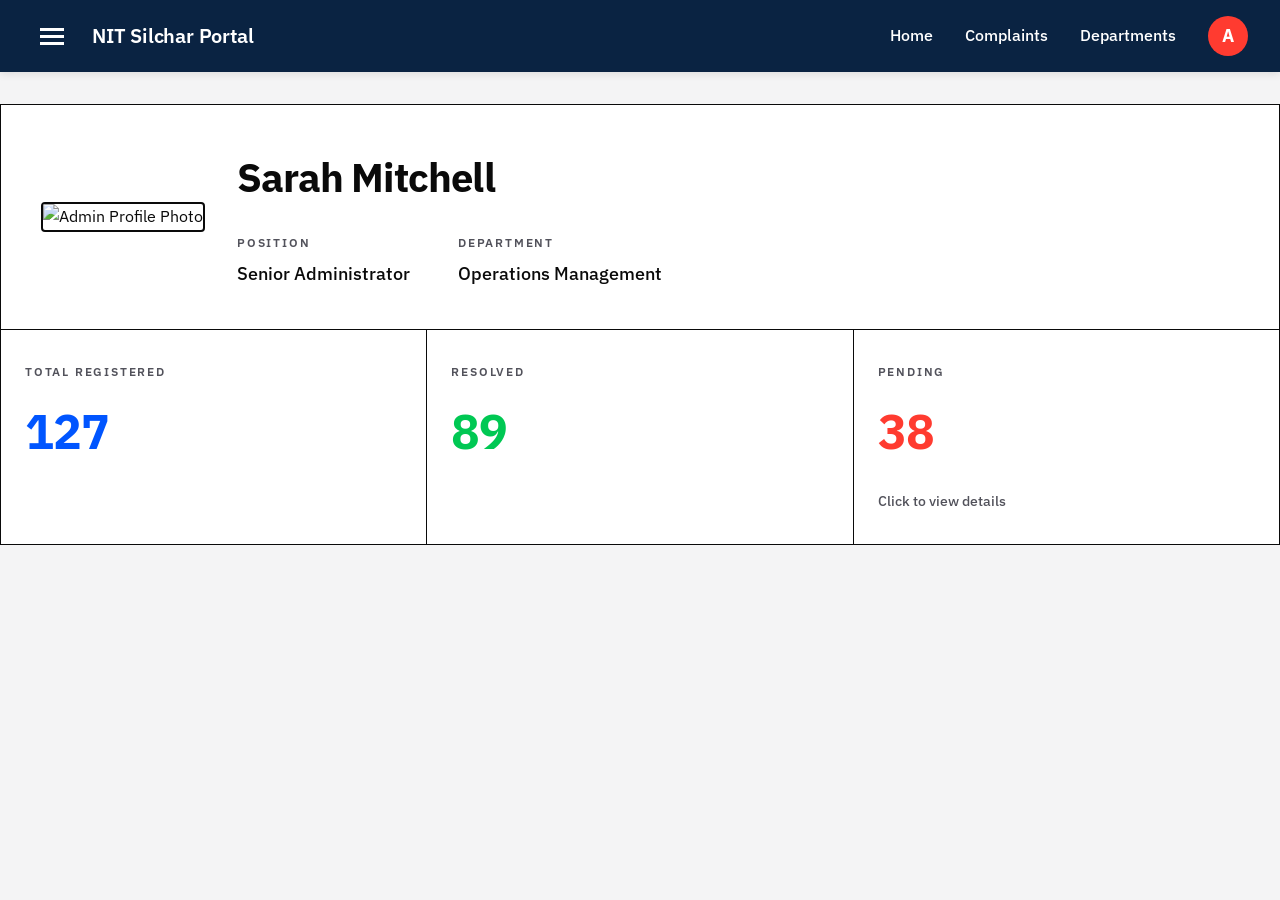
==== admin-profile.html @ 970e7ca7 "Added Admin profile" ====
<!DOCTYPE html>
<html lang="en">
<head>
    <meta charset="UTF-8">
    <meta name="viewport" content="width=device-width, initial-scale=1.0">
    <title>Admin Profile - Dashboard</title>
    <link rel="stylesheet" href="admin-profile.css">
    <link rel="preconnect" href="https://fonts.googleapis.com">
    <link rel="preconnect" href="https://fonts.gstatic.com" crossorigin>
    <link href="https://fonts.googleapis.com/css2?family=IBM+Plex+Sans:wght@400;500;600;700&display=swap" rel="stylesheet">
</head>
<body>
     <!-- Navigation Bar -->
    <nav class="navbar" data-testid="main-navbar">
        <div class="navbar-left">
            <button class="menu-btn" id="menuBtn" data-testid="menu-button">
                <span></span>
                <span></span>
                <span></span>
            </button>
            <span class="brand-name">NIT Silchar Portal</span>
        </div>
        <div class="navbar-right">
            <a href="#home" class="nav-link" data-testid="nav-link-home">Home</a>
            <a href="#complaints" class="nav-link" data-testid="nav-link-complaints">Complaints</a>
            <a href="#departments" class="nav-link" data-testid="nav-link-departments">Departments</a>
            <div class="profile-icon" data-testid="profile-icon">A</div>
        </div>
    </nav>

    <div class="container">
        <!-- Admin Profile Header -->
        <div class="profile-header" data-testid="admin-profile-header">
            <div class="profile-photo-wrapper">
                <img src="https://static.prod-images.emergentagent.com/jobs/e2874536-17aa-4694-b6e6-c1efb293b9f0/images/3e86e7a343521dcf43e9eabeddf7f4254c6e55e6e11c6562c841e5cb97a7a965.png" alt="Admin Profile Photo" class="profile-photo">
            </div>
            <div class="profile-info">
                <h1 class="admin-name">Sarah Mitchell</h1>
                <div class="admin-details">
                    <div class="detail-item">
                        <span class="detail-label">POSITION</span>
                        <span class="detail-value">Senior Administrator</span>
                    </div>
                    <div class="detail-item">
                        <span class="detail-label">DEPARTMENT</span>
                        <span class="detail-value">Operations Management</span>
                    </div>
                </div>
            </div>
        </div>

        <!-- Metrics Grid -->
        <div class="metrics-grid">
            <!-- Total Registered Card -->
            <div class="metric-card" data-testid="metric-card-registered">
                <span class="metric-label">TOTAL REGISTERED</span>
                <span class="metric-value" style="color: #0055FF;">127</span>
            </div>

            <!-- Resolved Card -->
            <div class="metric-card" data-testid="metric-card-resolved">
                <span class="metric-label">RESOLVED</span>
                <span class="metric-value" style="color: #00C853;">89</span>
            </div>

            <!-- Pending Card (Interactive) -->
            <div class="metric-card metric-card-interactive" id="pendingCard" data-testid="metric-card-pending">
                <span class="metric-label">PENDING</span>
                <span class="metric-value" style="color: #FF3B30;">38</span>
                <span class="click-hint">Click to view details</span>
            </div>
        </div>

        <!-- Pending Complaints Table (Hidden by default) -->
        <div class="table-wrapper hidden" id="tableWrapper" data-testid="pending-complaints-table">
            <div class="table-header">
                <h2>Pending Complaints</h2>
                <button class="close-btn" id="closeBtn">✕</button>
            </div>
            <table class="complaints-table">
                <thead>
                    <tr>
                        <th>Problem Description</th>
                        <th>Registered Date</th>
                        <th>Assigned To</th>
                        <th>Completion Status</th>
                    </tr>
                </thead>
                <tbody>
                    <tr class="complaint-row" data-testid="complaint-row">
                        <td>Network connectivity issues in Building A</td>
                        <td>2026-04-10</td>
                        <td>John Davis</td>
                        <td><span class="status-badge status-inprogress">In Progress</span></td>
                    </tr>
                    <tr class="complaint-row" data-testid="complaint-row">
                        <td>HVAC system malfunction - 3rd floor</td>
                        <td>2026-04-11</td>
                        <td>Maria Garcia</td>
                        <td><span class="status-badge status-assigned">Assigned</span></td>
                    </tr>
                    <tr class="complaint-row" data-testid="complaint-row">
                        <td>Elevator maintenance required - Tower B</td>
                        <td>2026-04-09</td>
                        <td>Robert Chen</td>
                        <td><span class="status-badge status-reviewing">Reviewing</span></td>
                    </tr>
                    <tr class="complaint-row" data-testid="complaint-row">
                        <td>Security access card reader not working</td>
                        <td>2026-04-12</td>
                        <td>Emily Johnson</td>
                        <td><span class="status-badge status-assigned">Assigned</span></td>
                    </tr>
                    <tr class="complaint-row" data-testid="complaint-row">
                        <td>Parking lot lighting failure - Section C</td>
                        <td>2026-04-08</td>
                        <td>David Thompson</td>
                        <td><span class="status-badge status-inprogress">In Progress</span></td>
                    </tr>
                    <tr class="complaint-row" data-testid="complaint-row">
                        <td>Water leakage in cafeteria area</td>
                        <td>2026-04-13</td>
                        <td>Lisa Anderson</td>
                        <td><span class="status-badge status-assigned">Assigned</span></td>
                    </tr>
                    <tr class="complaint-row" data-testid="complaint-row">
                        <td>Fire alarm system testing required</td>
                        <td>2026-04-07</td>
                        <td>Michael Brown</td>
                        <td><span class="status-badge status-reviewing">Reviewing</span></td>
                    </tr>
                    <tr class="complaint-row" data-testid="complaint-row">
                        <td>Office furniture repair request - Room 305</td>
                        <td>2026-04-14</td>
                        <td>Sarah Wilson</td>
                        <td><span class="status-badge status-assigned">Assigned</span></td>
                    </tr>
                </tbody>
            </table>
        </div>
    </div>

    <script>
        // Interactive functionality for Pending card
        const pendingCard = document.getElementById('pendingCard');
        const tableWrapper = document.getElementById('tableWrapper');
        const closeBtn = document.getElementById('closeBtn');

        pendingCard.addEventListener('click', function() {
            tableWrapper.classList.toggle('hidden');
        });

        closeBtn.addEventListener('click', function(e) {
            e.stopPropagation();
            tableWrapper.classList.add('hidden');
        });
    </script>
</body>
</html>
---- admin-profile.css ----
* {
            margin: 0;
            padding: 0;
            box-sizing: border-box;
        }

        body {
            font-family: 'IBM Plex Sans', sans-serif;
            background-color: #F4F4F5;
            color: #0A0A0A;
            line-height: 1.6;
        }

        /* Navigation Bar */
        .navbar {
            background-color: #0A2342;
            padding: 1rem 2rem;
            display: flex;
            justify-content: space-between;
            align-items: center;
            box-shadow: 0 2px 8px rgba(0, 0, 0, 0.1);
        }

        .navbar-left {
            display: flex;
            align-items: center;
            gap: 1.25rem;
        }

        .menu-btn {
            background: none;
            border: none;
            cursor: pointer;
            padding: 0.5rem;
            display: flex;
            flex-direction: column;
            gap: 4px;
        }

        .menu-btn span {
            width: 24px;
            height: 3px;
            background-color: #FFFFFF;
            display: block;
            transition: background-color 0.2s;
        }

        .menu-btn:hover span {
            background-color: #E0E0E0;
        }

        .brand-name {
            font-size: 1.25rem;
            font-weight: 600;
            color: #FFFFFF;
            letter-spacing: -0.01em;
        }

        .navbar-right {
            display: flex;
            align-items: center;
            gap: 2rem;
        }

        .nav-link {
            color: #FFFFFF;
            text-decoration: none;
            font-size: 1rem;
            font-weight: 500;
            transition: color 0.2s, opacity 0.2s;
        }

        .nav-link:hover {
            opacity: 0.8;
        }

        .profile-icon {
            width: 40px;
            height: 40px;
            background-color: #FF3B30;
            border-radius: 50%;
            display: flex;
            align-items: center;
            justify-content: center;
            color: #FFFFFF;
            font-weight: 700;
            font-size: 1.125rem;
            cursor: pointer;
            transition: background-color 0.2s;
        }

        .profile-icon:hover {
            background-color: #E0352A;
        }

        .container {
            max-width: 1400px;
            margin: 2rem auto;
            background-color: #0A0A0A;
            padding: 1px;
            display: flex;
            flex-direction: column;
            gap: 1px;
        }

        /* Profile Header */
        .profile-header {
            background-color: #FFFFFF;
            padding: 2.5rem;
            display: flex;
            align-items: center;
            gap: 2rem;
        }

        .profile-photo-wrapper {
            flex-shrink: 0;
        }

        .profile-photo {
            width: 120px;
            height: 120px;
            object-fit: cover;
            border: 2px solid #0A0A0A;
            border-radius: 4px;
        }

        .profile-info {
            flex: 1;
        }

        .admin-name {
            font-size: 2.5rem;
            font-weight: 700;
            letter-spacing: -0.02em;
            margin-bottom: 1.5rem;
        }

        .admin-details {
            display: flex;
            gap: 3rem;
        }

        .detail-item {
            display: flex;
            flex-direction: column;
            gap: 0.5rem;
        }

        .detail-label {
            font-size: 0.75rem;
            font-weight: 600;
            letter-spacing: 0.15em;
            text-transform: uppercase;
            color: #52525B;
        }

        .detail-value {
            font-size: 1.125rem;
            font-weight: 500;
            color: #0A0A0A;
        }

        /* Metrics Grid */
        .metrics-grid {
            background-color: #0A0A0A;
            display: grid;
            grid-template-columns: repeat(3, 1fr);
            gap: 1px;
        }

        .metric-card {
            background-color: #FFFFFF;
            padding: 2rem 1.5rem;
            display: flex;
            flex-direction: column;
            gap: 0.75rem;
            transition: background-color 0.2s, color 0.2s;
        }

        .metric-label {
            font-size: 0.75rem;
            font-weight: 600;
            letter-spacing: 0.15em;
            text-transform: uppercase;
            color: #52525B;
        }

        .metric-value {
            font-size: 3rem;
            font-weight: 700;
            letter-spacing: -0.02em;
        }

        .metric-card-interactive {
            cursor: pointer;
            position: relative;
        }

        .click-hint {
            font-size: 0.875rem;
            color: #52525B;
            font-weight: 500;
            margin-top: 0.5rem;
        }

        .metric-card-interactive:hover {
            background-color: #0A0A0A;
        }

        .metric-card-interactive:hover .metric-label,
        .metric-card-interactive:hover .metric-value,
        .metric-card-interactive:hover .click-hint {
            color: #FFFFFF;
        }

        /* Table Wrapper */
        .table-wrapper {
            background-color: #FFFFFF;
            padding: 2rem;
            animation: slideDown 0.3s ease-out;
        }

        .table-wrapper.hidden {
            display: none;
        }

        @keyframes slideDown {
            from {
                opacity: 0;
                transform: translateY(-10px);
            }
            to {
                opacity: 1;
                transform: translateY(0);
            }
        }

        .table-header {
            display: flex;
            justify-content: space-between;
            align-items: center;
            margin-bottom: 1.5rem;
            padding-bottom: 1rem;
            border-bottom: 2px solid #0A0A0A;
        }

        .table-header h2 {
            font-size: 1.5rem;
            font-weight: 700;
            letter-spacing: -0.02em;
        }

        .close-btn {
            background-color: #0A0A0A;
            color: #FFFFFF;
            border: none;
            width: 32px;
            height: 32px;
            font-size: 1.25rem;
            cursor: pointer;
            display: flex;
            align-items: center;
            justify-content: center;
            transition: background-color 0.2s;
        }

        .close-btn:hover {
            background-color: #FF3B30;
        }

        /* Complaints Table */
        .complaints-table {
            width: 100%;
            border-collapse: collapse;
        }

        .complaints-table thead th {
            text-align: left;
            padding: 1rem;
            font-size: 0.75rem;
            font-weight: 600;
            letter-spacing: 0.15em;
            text-transform: uppercase;
            color: #52525B;
            border-bottom: 2px solid #0A0A0A;
        }

        .complaints-table tbody tr {
            border-bottom: 1px solid #0A0A0A;
            transition: background-color 0.15s;
        }

        .complaints-table tbody tr:hover {
            background-color: #F4F4F5;
        }

        .complaints-table tbody td {
            padding: 1.25rem 1rem;
            font-size: 0.9375rem;
            color: #0A0A0A;
        }

        .complaints-table tbody td:first-child {
            font-weight: 500;
        }

        /* Status Badges */
        .status-badge {
            display: inline-block;
            padding: 0.375rem 0.875rem;
            font-size: 0.75rem;
            font-weight: 600;
            letter-spacing: 0.05em;
            text-transform: uppercase;
            border-radius: 2px;
        }

        .status-inprogress {
            background-color: #FF3B30;
            color: #FFFFFF;
        }

        .status-assigned {
            background-color: #0055FF;
            color: #FFFFFF;
        }

        .status-reviewing {
            background-color: #52525B;
            color: #FFFFFF;
        }

        /* Responsive Design */
        @media (max-width: 1024px) {
            .metrics-grid {
                grid-template-columns: 1fr;
            }
            
            .admin-name {
                font-size: 2rem;
            }
            
            .navbar-right .nav-link {
                display: none;
            }
        }

        @media (max-width: 768px) {
            .navbar {
                padding: 1rem;
            }
            
            .navbar-right {
                gap: 1rem;
            }
            
            .navbar-right .nav-link {
                display: none;
            }
            
            .container {
                margin: 1rem;
            }
            
            .profile-header {
                flex-direction: column;
                text-align: center;
                padding: 1.5rem;
            }
            
            .admin-details {
                flex-direction: column;
                gap: 1.5rem;
                width: 100%;
            }
            
            .admin-name {
                font-size: 1.75rem;
            }
            
            .metric-value {
                font-size: 2.5rem;
            }
            
            .table-wrapper {
                padding: 1rem;
                overflow-x: auto;
            }
            
            .complaints-table {
                font-size: 0.875rem;
            }
            
            .complaints-table thead th,
            .complaints-table tbody td {
                padding: 0.75rem 0.5rem;
            }
        }
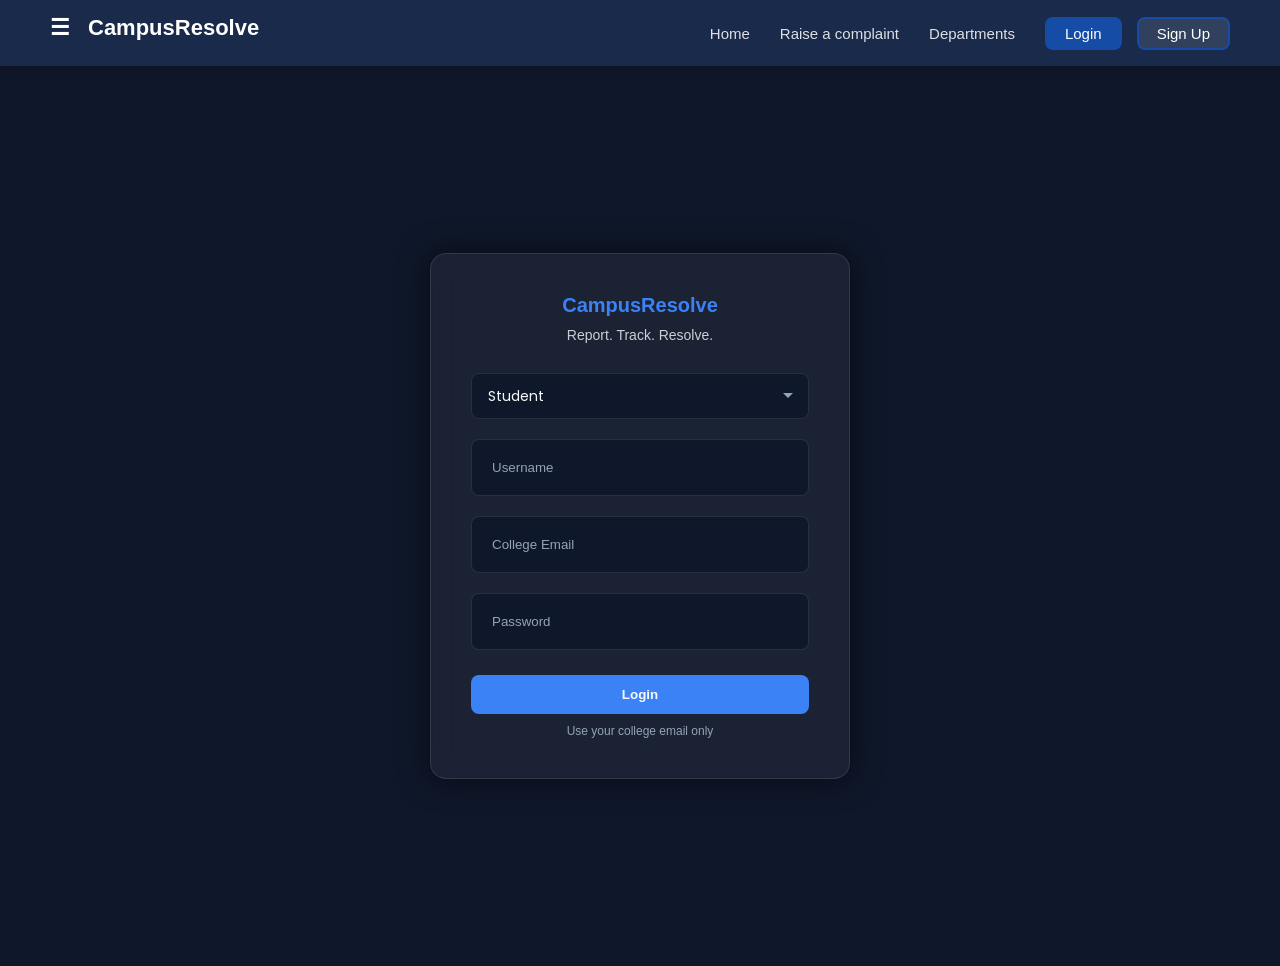
==== commit bd9e95ad: "Add files via upload" ====
--- a/admin-profile.html
+++ b/admin-profile.html
@@ -1,38 +1,50 @@
 <!DOCTYPE html>
 <html lang="en">
+
 <head>
     <meta charset="UTF-8">
     <meta name="viewport" content="width=device-width, initial-scale=1.0">
     <title>Admin Profile - Dashboard</title>
     <link rel="stylesheet" href="admin-profile.css">
+    <link rel="stylesheet" href="navbar.css">
     <link rel="preconnect" href="https://fonts.googleapis.com">
     <link rel="preconnect" href="https://fonts.gstatic.com" crossorigin>
-    <link href="https://fonts.googleapis.com/css2?family=IBM+Plex+Sans:wght@400;500;600;700&display=swap" rel="stylesheet">
+    <link href="https://fonts.googleapis.com/css2?family=IBM+Plex+Sans:wght@400;500;600;700&display=swap"
+        rel="stylesheet">
 </head>
+
 <body>
-     <!-- Navigation Bar -->
-    <nav class="navbar" data-testid="main-navbar">
-        <div class="navbar-left">
-            <button class="menu-btn" id="menuBtn" data-testid="menu-button">
-                <span></span>
-                <span></span>
-                <span></span>
-            </button>
-            <span class="brand-name">NIT Silchar Portal</span>
-        </div>
-        <div class="navbar-right">
-            <a href="#home" class="nav-link" data-testid="nav-link-home">Home</a>
-            <a href="#complaints" class="nav-link" data-testid="nav-link-complaints">Complaints</a>
-            <a href="#departments" class="nav-link" data-testid="nav-link-departments">Departments</a>
-            <div class="profile-icon" data-testid="profile-icon">A</div>
-        </div>
+    <!-- Navbar -->
+   <!-- Navbar -->
+  <header class="navbar solid">
+    <a href="home_page.html" class="logo">
+      ☰ <span>CampusResolve</span>
+    </a>
+
+    <nav class="nav-links">
+      <a href="home_page.html">Home</a>
+      <a href="complaint.html">Raise a complaint</a>
+      <a href="dept1.html">Departments</a>
+
+      <span id="auth-section">
+        <a href="role.html" class="login-btn">Login</a>
+        <a href="signup2.html" class="sign_up-btn">Sign Up</a>
+      </span>
+
+      <span id="profile-section">
+        <a href="stud-profile.html" id="profile-link">
+          <img src="https://cdn-icons-png.flaticon.com/512/149/149071.png" id="profile-icon-img" class="profile-icon" alt="Profile">
+        </a>
+      </span>
     </nav>
+  </header>
 
     <div class="container">
         <!-- Admin Profile Header -->
         <div class="profile-header" data-testid="admin-profile-header">
             <div class="profile-photo-wrapper">
-                <img src="https://static.prod-images.emergentagent.com/jobs/e2874536-17aa-4694-b6e6-c1efb293b9f0/images/3e86e7a343521dcf43e9eabeddf7f4254c6e55e6e11c6562c841e5cb97a7a965.png" alt="Admin Profile Photo" class="profile-photo">
+                <img src="https://static.prod-images.emergentagent.com/jobs/e2874536-17aa-4694-b6e6-c1efb293b9f0/images/3e86e7a343521dcf43e9eabeddf7f4254c6e55e6e11c6562c841e5cb97a7a965.png"
+                    alt="Admin Profile Photo" class="profile-photo">
             </div>
             <div class="profile-info">
                 <h1 class="admin-name">Sarah Mitchell</h1>
@@ -54,19 +66,22 @@
             <!-- Total Registered Card -->
             <div class="metric-card" data-testid="metric-card-registered">
                 <span class="metric-label">TOTAL REGISTERED</span>
-                <span class="metric-value" style="color: #0055FF;">127</span>
+                <!-- ✅ id added: JS will update this number -->
+                <span class="metric-value" id="totalCount" style="color: #0055FF;">—</span>
             </div>
 
             <!-- Resolved Card -->
             <div class="metric-card" data-testid="metric-card-resolved">
                 <span class="metric-label">RESOLVED</span>
-                <span class="metric-value" style="color: #00C853;">89</span>
+                <!-- ✅ id added: JS will update this number -->
+                <span class="metric-value" id="resolvedCount" style="color: #00C853;">—</span>
             </div>
 
             <!-- Pending Card (Interactive) -->
             <div class="metric-card metric-card-interactive" id="pendingCard" data-testid="metric-card-pending">
                 <span class="metric-label">PENDING</span>
-                <span class="metric-value" style="color: #FF3B30;">38</span>
+                <!-- ✅ id added: JS will update this number -->
+                <span class="metric-value" id="pendingCount" style="color: #FF3B30;">—</span>
                 <span class="click-hint">Click to view details</span>
             </div>
         </div>
@@ -77,84 +92,68 @@
                 <h2>Pending Complaints</h2>
                 <button class="close-btn" id="closeBtn">✕</button>
             </div>
-            <table class="complaints-table">
-                <thead>
-                    <tr>
-                        <th>Problem Description</th>
-                        <th>Registered Date</th>
-                        <th>Assigned To</th>
-                        <th>Completion Status</th>
-                    </tr>
-                </thead>
-                <tbody>
-                    <tr class="complaint-row" data-testid="complaint-row">
-                        <td>Network connectivity issues in Building A</td>
-                        <td>2026-04-10</td>
-                        <td>John Davis</td>
-                        <td><span class="status-badge status-inprogress">In Progress</span></td>
-                    </tr>
-                    <tr class="complaint-row" data-testid="complaint-row">
-                        <td>HVAC system malfunction - 3rd floor</td>
-                        <td>2026-04-11</td>
-                        <td>Maria Garcia</td>
-                        <td><span class="status-badge status-assigned">Assigned</span></td>
-                    </tr>
-                    <tr class="complaint-row" data-testid="complaint-row">
-                        <td>Elevator maintenance required - Tower B</td>
-                        <td>2026-04-09</td>
-                        <td>Robert Chen</td>
-                        <td><span class="status-badge status-reviewing">Reviewing</span></td>
-                    </tr>
-                    <tr class="complaint-row" data-testid="complaint-row">
-                        <td>Security access card reader not working</td>
-                        <td>2026-04-12</td>
-                        <td>Emily Johnson</td>
-                        <td><span class="status-badge status-assigned">Assigned</span></td>
-                    </tr>
-                    <tr class="complaint-row" data-testid="complaint-row">
-                        <td>Parking lot lighting failure - Section C</td>
-                        <td>2026-04-08</td>
-                        <td>David Thompson</td>
-                        <td><span class="status-badge status-inprogress">In Progress</span></td>
-                    </tr>
-                    <tr class="complaint-row" data-testid="complaint-row">
-                        <td>Water leakage in cafeteria area</td>
-                        <td>2026-04-13</td>
-                        <td>Lisa Anderson</td>
-                        <td><span class="status-badge status-assigned">Assigned</span></td>
-                    </tr>
-                    <tr class="complaint-row" data-testid="complaint-row">
-                        <td>Fire alarm system testing required</td>
-                        <td>2026-04-07</td>
-                        <td>Michael Brown</td>
-                        <td><span class="status-badge status-reviewing">Reviewing</span></td>
-                    </tr>
-                    <tr class="complaint-row" data-testid="complaint-row">
-                        <td>Office furniture repair request - Room 305</td>
-                        <td>2026-04-14</td>
-                        <td>Sarah Wilson</td>
-                        <td><span class="status-badge status-assigned">Assigned</span></td>
-                    </tr>
-                </tbody>
-            </table>
+            <div class="search-box">
+                <div class="search-bar-wrapper">
+                    <input type="text" id="searchInput" placeholder="Search by Complaint ID..." onkeyup="filterComplaints()">
+                </div>
+                <table class="complaints-table">
+                    <thead>
+                        <tr>
+                            <th>Complaint ID</th>
+                            <th>Problem Description</th>
+                            <th>Registered Date</th>
+                            <th>Completion Status</th>
+                        </tr>
+                    </thead>
+                    <tbody id="complaintsBody"></tbody>
+                </table>
+            </div>
         </div>
     </div>
 
-    <script>
-        // Interactive functionality for Pending card
-        const pendingCard = document.getElementById('pendingCard');
-        const tableWrapper = document.getElementById('tableWrapper');
-        const closeBtn = document.getElementById('closeBtn');
+    <!-- Footer -->
+ <footer class="footer">
+  <div class="footer-top">
 
-        pendingCard.addEventListener('click', function() {
-            tableWrapper.classList.toggle('hidden');
-        });
+    <!-- Left Section -->
+    <div class="footer-left">
+      <h2>CampusResolve</h2>
+      <div class="footer-info">
+  <img src="NITS.svg" class="footer-logo" alt="logo">
 
-        closeBtn.addEventListener('click', function(e) {
-            e.stopPropagation();
-            tableWrapper.classList.add('hidden');
-        });
-    </script>
+  <div class="footer-text">
+    <p>National Institute of Technology Silchar,</p>
+    <p>Cachar, Assam, India</p>
+    <p>Tel : +91 3842-224-797</p>
+    <p>Email: director@nits.ac.in</p>
+  </div>
+  <div class="footer-right">
+    <h3>For queries, contact</h3>
+    <p>+91 7896637401</p>
+    <p>+91 7099683180</p>
+    <p>+91 7010976847</p>
+    <p>+91 9004230955</p>
+  </div>
+</div>
+      
+    </div>
+
+  </div>
+
+  <!-- Bottom Bar -->
+   <div class="line">
+
+   </div>
+  <div class="footer-bottom">
+    <p>© 2026 CampusResolve</p>
+    <p>All rights reserved | Designed & Developed by WebWizards</p>
+  </div>
+  <div class="spacing">
+    
+  </div>
+</footer>
+    <script src="navbar.js"></script>
+    <script src="admin-profile.js"></script>
 </body>
-</html>
 
+</html>
--- a/admin-profile.css
+++ b/admin-profile.css
@@ -1,8 +1,9 @@
-* {
-            margin: 0;
-            padding: 0;
-            box-sizing: border-box;
-        }
+ * {
+    margin: 0;
+    padding: 0;
+    box-sizing: border-box;
+    font-family: Arial, sans-serif;
+}
 
         body {
             font-family: 'IBM Plex Sans', sans-serif;
@@ -290,6 +291,45 @@
             transition: background-color 0.15s;
         }
 
+        .search-bar-wrapper {
+  background-color: #FFFFFF;
+  padding: 1.25rem 2rem;
+}
+
+.search-bar-wrapper input {
+  width: 100%;
+  max-width: 400px;
+  padding: 0.6rem 1rem;
+  border: 2px solid #0A0A0A;
+  border-radius: 4px;
+  font-family: 'IBM Plex Sans', sans-serif;
+  font-size: 0.9rem;
+  outline: none;
+  transition: border-color 0.2s;
+}
+
+.search-bar-wrapper input:focus {
+  border-color: #0055FF;
+}
+
+.status-select {
+  padding: 0.375rem 0.75rem;
+  border-radius: 4px;
+  border: 2px solid #52525B;
+  font-family: 'IBM Plex Sans', sans-serif;
+  font-size: 0.75rem;
+  font-weight: 600;
+  letter-spacing: 0.05em;
+  text-transform: uppercase;
+  cursor: pointer;
+  outline: none;
+  background: #fff;
+  transition: border-color 0.2s, color 0.2s;
+}
+
+.status-select:focus {
+  outline: none;
+}
         .complaints-table tbody tr:hover {
             background-color: #F4F4F5;
         }
@@ -395,4 +435,69 @@
             .complaints-table tbody td {
                 padding: 0.75rem 0.5rem;
             }
-        }+        }
+
+        .footer {
+  background: #1143ba;
+  color: white;
+  padding: 25px 50px 10px; 
+  width: 100%;
+}
+
+
+.footer-info {
+  display: flex;
+  align-items: center;
+  gap: 20px;
+}
+
+/* Logo size */
+.footer-logo {
+  width: 70px;
+  height: auto;
+}
+
+/* Text */
+.footer-text p {
+  margin: 3px 0;
+  color: #cbd5e1;
+  font-size: 14px;
+}
+
+.footer-bottom {
+  margin-top: 15px;
+  padding-top: 10px;
+  font-size: 13px;
+
+  display: flex;                
+  justify-content: space-between; 
+  align-items: center;
+}
+/* Right side */
+.footer-top {
+  display: flex;
+  align-items: flex-start;
+  width: 100%;
+  flex-wrap: nowrap;
+}
+
+.footer-right {
+  margin-left: auto;   /* pushes to extreme right */
+  text-align: right;
+}
+
+/* Optional spacing tweak */
+.footer-left {
+  flex: 1;
+}
+
+.line {
+  background-color: #7baae0;
+  height: 2px;
+  margin: 8px 0px;
+}
+
+.spacing{
+  background-color: #1143ba;
+  height: 10px;
+}
--- a/navbar.css
+++ b/navbar.css
@@ -0,0 +1,117 @@
+/* Standardized Navbar Styles */
+.navbar {
+    display: flex;
+    justify-content: space-between;
+    align-items: center;
+    padding: 15px 50px;
+    width: 100%;
+    z-index: 1000;
+    transition: all 0.3s ease;
+    font-family: 'Poppins', sans-serif;
+}
+
+/* Background for different pages */
+.navbar.solid {
+    background-color: #1a2a4a;
+    position: sticky;
+    top: 0;
+    box-shadow: 0 2px 10px rgba(0,0,0,0.2);
+}
+
+.navbar.transparent {
+    position: absolute;
+    top: 0;
+    left: 0;
+    background: transparent;
+    color: white;
+}
+
+.navbar .logo {
+    font-size: 22px;
+    font-weight: 700;
+    color: white;
+    display: flex;
+    align-items: center;
+    gap: 10px;
+    text-decoration: none;
+    cursor: pointer;
+}
+
+.navbar .nav-links {
+    display: flex;
+    align-items: center;
+    gap: 30px;
+}
+
+.navbar .nav-links a {
+    text-decoration: none;
+    color: rgba(255, 255, 255, 0.85);
+    font-size: 15px;
+    font-weight: 500;
+    transition: 0.3s;
+}
+
+.navbar .nav-links a:hover, 
+.navbar .nav-links a.active {
+    color: white;
+}
+
+.navbar .nav-links a.active {
+    background: #1049a3;
+    padding: 8px 18px;
+    border-radius: 8px;
+}
+
+.navbar .login-btn {
+    background: #144ca6;
+    padding: 8px 20px;
+    border-radius: 8px;
+    color: white !important;
+}
+
+.navbar .sign_up-btn {
+    border: 2px solid #144ca6;
+    padding: 6px 18px;
+    border-radius: 8px;
+    background-color: rgba(255, 255, 255, 0.1);
+    color: white !important;
+}
+
+.navbar .profile-icon {
+    width: 42px;
+    height: 42px;
+    border-radius: 50%;
+    object-fit: cover;
+    border: 2px solid #2d7cfa;
+    cursor: pointer;
+    transition: transform 0.3s ease;
+    background-color: #fff;
+}
+
+.navbar .profile-icon:hover {
+    transform: scale(1.1);
+    border-color: #fff;
+}
+
+#auth-section {
+    display: flex;
+    gap: 15px;
+    align-items: center;
+}
+
+#profile-section {
+    display: none;
+    align-items: center;
+}
+
+@media (max-width: 768px) {
+    .navbar {
+        padding: 15px 20px;
+    }
+    .nav-links {
+        gap: 15px;
+    }
+    .nav-links a {
+        font-size: 13px;
+    }
+}
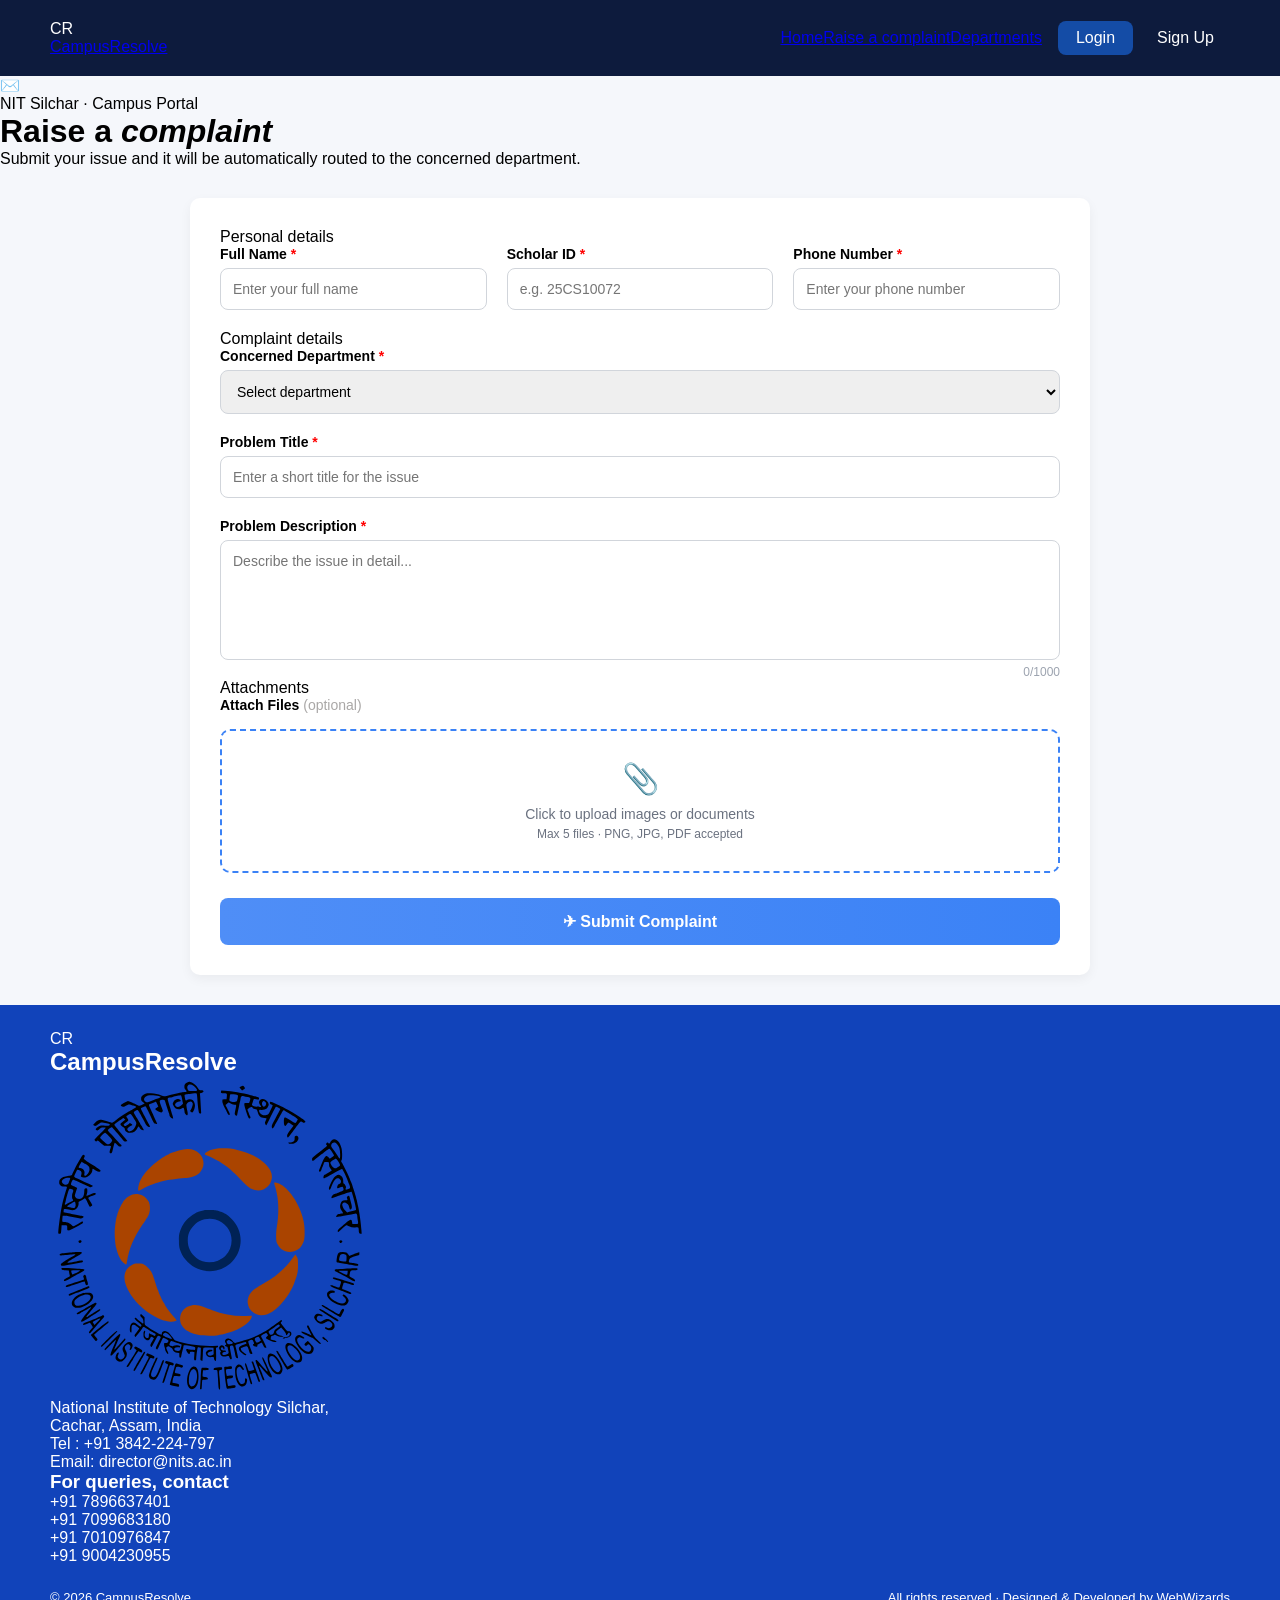
==== commit 26ddcb54: "Revamp admin profile page for complaint submission" ====
--- a/admin-profile.html
+++ b/admin-profile.html
@@ -1,159 +1,228 @@
 <!DOCTYPE html>
 <html lang="en">
-
 <head>
-    <meta charset="UTF-8">
-    <meta name="viewport" content="width=device-width, initial-scale=1.0">
-    <title>Admin Profile - Dashboard</title>
-    <link rel="stylesheet" href="admin-profile.css">
-    <link rel="stylesheet" href="navbar.css">
-    <link rel="preconnect" href="https://fonts.googleapis.com">
-    <link rel="preconnect" href="https://fonts.gstatic.com" crossorigin>
-    <link href="https://fonts.googleapis.com/css2?family=IBM+Plex+Sans:wght@400;500;600;700&display=swap"
-        rel="stylesheet">
+  <meta charset="UTF-8" />
+  <meta name="viewport" content="width=device-width, initial-scale=1.0"/>
+  <title>CampusResolve — Raise a Complaint</title>
+  <link rel="preconnect" href="https://fonts.googleapis.com">
+  <link rel="preconnect" href="https://fonts.gstatic.com" crossorigin>
+  <link href="https://fonts.googleapis.com/css2?family=Playfair+Display:ital,wght@0,600;0,700;0,800;1,600&family=DM+Sans:wght@300;400;500&display=swap" rel="stylesheet">
+  <link rel="stylesheet" href="complaint.css" />
 </head>
-
 <body>
-    <!-- Navbar -->
-   <!-- Navbar -->
-  <header class="navbar solid">
-    <a href="home_page.html" class="logo">
-      ☰ <span>CampusResolve</span>
-    </a>
-
-    <nav class="nav-links">
+
+  <!-- ── Navbar ── -->
+  <nav class="navbar">
+    <div class="nav-left">
+      <div class="logo-mark">CR</div>
+      <a href="home_page.html" class="logo-name">CampusResolve</a>
+    </div>
+    <div class="nav-right" style="display:flex; align-items:center;">
       <a href="home_page.html">Home</a>
-      <a href="complaint.html">Raise a complaint</a>
-      <a href="dept1.html">Departments</a>
-
-      <span id="auth-section">
-        <a href="role.html" class="login-btn">Login</a>
-        <a href="signup2.html" class="sign_up-btn">Sign Up</a>
+      <a href="complaint.html" class="active">Raise a complaint</a>
+      <a href="dept.html">Departments</a>
+      <span id="auth-section" style="margin-left: 1rem;">
+        <a href="role.html" class="login-btn" style="color:var(--clr-copper); text-decoration:none; margin-right: 0.5rem;">Login</a>
+        <a href="signup.html" class="sign_up-btn" style="background:var(--clr-copper); color:#fff; padding:0.5rem 1rem; border-radius:20px; text-decoration:none;">Sign Up</a>
       </span>
-
-      <span id="profile-section">
+      <span id="profile-section" style="display:none; margin-left: 1rem; align-items: center;">
         <a href="stud-profile.html" id="profile-link">
-          <img src="https://cdn-icons-png.flaticon.com/512/149/149071.png" id="profile-icon-img" class="profile-icon" alt="Profile">
+          <img src="https://cdn-icons-png.flaticon.com/512/149/149071.png" id="nav-profile-icon" class="profile-icon" style="width: 35px; height: 35px; border-radius: 50%; object-fit: cover; border: 2px solid var(--clr-copper);">
         </a>
       </span>
-    </nav>
-  </header>
-
+    </div>
+  </nav>
+
+  <!-- ── Page Header ── -->
+  <div class="page-header">
+    <div class="header-icon-wrap">✉️</div>
+    <div class="header-text-wrap">
+      <span>NIT Silchar · Campus Portal</span>
+      <h1>Raise a <em>complaint</em></h1>
+      <p>Submit your issue and it will be automatically routed to the concerned department.</p>
+    </div>
+  </div>
+
+  <!-- ── Form Section ── -->
+  <section class="form-section">
     <div class="container">
-        <!-- Admin Profile Header -->
-        <div class="profile-header" data-testid="admin-profile-header">
-            <div class="profile-photo-wrapper">
-                <img src="https://static.prod-images.emergentagent.com/jobs/e2874536-17aa-4694-b6e6-c1efb293b9f0/images/3e86e7a343521dcf43e9eabeddf7f4254c6e55e6e11c6562c841e5cb97a7a965.png"
-                    alt="Admin Profile Photo" class="profile-photo">
-            </div>
-            <div class="profile-info">
-                <h1 class="admin-name">Sarah Mitchell</h1>
-                <div class="admin-details">
-                    <div class="detail-item">
-                        <span class="detail-label">POSITION</span>
-                        <span class="detail-value">Senior Administrator</span>
-                    </div>
-                    <div class="detail-item">
-                        <span class="detail-label">DEPARTMENT</span>
-                        <span class="detail-value">Operations Management</span>
-                    </div>
-                </div>
-            </div>
-        </div>
-
-        <!-- Metrics Grid -->
-        <div class="metrics-grid">
-            <!-- Total Registered Card -->
-            <div class="metric-card" data-testid="metric-card-registered">
-                <span class="metric-label">TOTAL REGISTERED</span>
-                <!-- ✅ id added: JS will update this number -->
-                <span class="metric-value" id="totalCount" style="color: #0055FF;">—</span>
-            </div>
-
-            <!-- Resolved Card -->
-            <div class="metric-card" data-testid="metric-card-resolved">
-                <span class="metric-label">RESOLVED</span>
-                <!-- ✅ id added: JS will update this number -->
-                <span class="metric-value" id="resolvedCount" style="color: #00C853;">—</span>
-            </div>
-
-            <!-- Pending Card (Interactive) -->
-            <div class="metric-card metric-card-interactive" id="pendingCard" data-testid="metric-card-pending">
-                <span class="metric-label">PENDING</span>
-                <!-- ✅ id added: JS will update this number -->
-                <span class="metric-value" id="pendingCount" style="color: #FF3B30;">—</span>
-                <span class="click-hint">Click to view details</span>
-            </div>
-        </div>
-
-        <!-- Pending Complaints Table (Hidden by default) -->
-        <div class="table-wrapper hidden" id="tableWrapper" data-testid="pending-complaints-table">
-            <div class="table-header">
-                <h2>Pending Complaints</h2>
-                <button class="close-btn" id="closeBtn">✕</button>
-            </div>
-            <div class="search-box">
-                <div class="search-bar-wrapper">
-                    <input type="text" id="searchInput" placeholder="Search by Complaint ID..." onkeyup="filterComplaints()">
-                </div>
-                <table class="complaints-table">
-                    <thead>
-                        <tr>
-                            <th>Complaint ID</th>
-                            <th>Problem Description</th>
-                            <th>Registered Date</th>
-                            <th>Completion Status</th>
-                        </tr>
-                    </thead>
-                    <tbody id="complaintsBody"></tbody>
-                </table>
-            </div>
-        </div>
-    </div>
-
-    <!-- Footer -->
- <footer class="footer">
-  <div class="footer-top">
-
-    <!-- Left Section -->
-    <div class="footer-left">
-      <h2>CampusResolve</h2>
-      <div class="footer-info">
-  <img src="NITS.svg" class="footer-logo" alt="logo">
-
-  <div class="footer-text">
-    <p>National Institute of Technology Silchar,</p>
-    <p>Cachar, Assam, India</p>
-    <p>Tel : +91 3842-224-797</p>
-    <p>Email: director@nits.ac.in</p>
-  </div>
-  <div class="footer-right">
-    <h3>For queries, contact</h3>
-    <p>+91 7896637401</p>
-    <p>+91 7099683180</p>
-    <p>+91 7010976847</p>
-    <p>+91 9004230955</p>
-  </div>
-</div>
-      
-    </div>
-
-  </div>
-
-  <!-- Bottom Bar -->
-   <div class="line">
-
-   </div>
-  <div class="footer-bottom">
-    <p>© 2026 CampusResolve</p>
-    <p>All rights reserved | Designed & Developed by WebWizards</p>
-  </div>
-  <div class="spacing">
-    
-  </div>
-</footer>
-    <script src="navbar.js"></script>
-    <script src="admin-profile.js"></script>
+
+      <form id="complaintForm">
+
+        <!-- Personal Details -->
+        <div class="form-block">
+          <span class="form-section-label">Personal details</span>
+          <div class="form-row">
+            <div class="form-group">
+              <label>Full Name <span>*</span></label>
+              <input type="text" placeholder="Enter your full name">
+            </div>
+            <div class="form-group">
+              <label>Scholar ID <span>*</span></label>
+              <input type="text" placeholder="e.g. 25CS10072">
+            </div>
+            <div class="form-group">
+              <label>Phone Number <span>*</span></label>
+              <input type="tel" id="phone_number" placeholder="Enter your phone number" required>
+            </div>
+          </div>
+        </div>
+
+        <!-- Complaint Details -->
+        <div class="form-block">
+          <span class="form-section-label">Complaint details</span>
+
+          <div class="form-group mb">
+            <label>Concerned Department <span>*</span></label>
+            <select id="department" required>
+              <option value="">Select department</option>
+              <option>Hostel</option>
+              <option>Mess</option>
+              <option>Infrastructure</option>
+              <option>Academic</option>
+              <option>Administration</option>
+              <option>IT</option>
+              <option>Transport</option>
+              <option>Security</option>
+              <option>Anti-Ragging Cell</option>
+              <option>Personal</option>
+              <option>Others</option>
+            </select>
+          </div>
+
+          <div class="form-group mb">
+            <label>Problem Title <span>*</span></label>
+            <input type="text" id="title" placeholder="Enter a short title for the issue" required>
+          </div>
+
+          <div class="form-group">
+            <label>Problem Description <span>*</span></label>
+            <textarea id="desc" placeholder="Describe the issue in detail..." maxlength="1000" oninput="document.getElementById('charCount').textContent = this.value.length + '/1000'"></textarea>
+            <div class="char-count" id="charCount">0/1000</div>
+          </div>
+        </div>
+
+        <!-- Attachments -->
+        <div class="form-block">
+          <span class="form-section-label">Attachments</span>
+          <div class="form-group">
+            <label>Attach Files <span style="color:rgba(41,36,33,0.4); font-weight:300;">(optional)</span></label>
+            <div class="upload-box" onclick="document.getElementById('fileInput').click()">
+              <div class="upload-icon">📎</div>
+              <div class="upload-text">Click to upload images or documents</div>
+              <div class="upload-sub">Max 5 files · PNG, JPG, PDF accepted</div>
+              <input type="file" id="fileInput" multiple accept="image/*,.pdf" style="display:none">
+            </div>
+          </div>
+        </div>
+
+        <button type="submit" class="btn">✈ Submit Complaint</button>
+
+      </form>
+    </div>
+  </section>
+
+  <!-- ── Footer ── -->
+  <footer class="footer">
+    <div class="footer-inner">
+      <div class="footer-brand">
+        <div class="footer-logo-mark">CR</div>
+        <h2 class="footer-name">CampusResolve</h2>
+      </div>
+
+      <div class="footer-body">
+        <div class="footer-info-block">
+          <img src="NITS.svg" class="footer-nits-logo" alt="NIT Silchar">
+          <div class="footer-address">
+            <p>National Institute of Technology Silchar,</p>
+            <p>Cachar, Assam, India</p>
+            <p>Tel : +91 3842-224-797</p>
+            <p>Email: director@nits.ac.in</p>
+          </div>
+        </div>
+
+        <div class="footer-contact">
+          <h3>For queries, contact</h3>
+          <p>+91 7896637401</p>
+          <p>+91 7099683180</p>
+          <p>+91 7010976847</p>
+          <p>+91 9004230955</p>
+        </div>
+      </div>
+
+      <div class="footer-divider"></div>
+
+      <div class="footer-bottom">
+        <p>© 2026 CampusResolve</p>
+        <p>All rights reserved · Designed &amp; Developed by WebWizards</p>
+      </div>
+    </div>
+  </footer>
+
+  <script>
+    const isLoggedIn = localStorage.getItem("loggedIn");
+    const userRole = localStorage.getItem("userRole") || "student";
+    const userAvatar = localStorage.getItem("userAvatar");
+
+    document.getElementById("auth-section").style.display = isLoggedIn === "true" ? "none" : "flex";
+    const profileSection = document.getElementById("profile-section");
+    if(isLoggedIn === "true") {
+        profileSection.style.display = "inline-flex";
+        document.getElementById("profile-link").href = userRole === "admin" ? "admin-profile.html" : "stud-profile.html";
+        if(userAvatar) {
+            document.getElementById("nav-profile-icon").src = "https://web-wizards-backend.onrender.com/" + userAvatar;
+        }
+    } else {
+        profileSection.style.display = "none";
+    }
+
+    document.getElementById("complaintForm").addEventListener("submit", async function(e) {
+      e.preventDefault();
+
+      const token = localStorage.getItem("studentToken");
+      if(!token) {
+        alert("You must be logged in to raise a complaint.");
+        window.location.href = "index.html?role=student";
+        return;
+      }
+
+      const phone_number = document.getElementById("phone_number").value;
+      const department = document.getElementById("department").value;
+      const title = document.getElementById("title").value;
+      const desc = document.getElementById("desc").value;
+      const fileInput = document.getElementById("fileInput");
+      const documentFile = fileInput.files[0];
+
+      if (!phone_number || !department || !title || !desc || !documentFile) {
+        alert("Please fill all fields and attach a document");
+        return;
+      }
+
+      const fd = new FormData();
+      fd.append("title", title);
+      fd.append("description", desc);
+      fd.append("department", department);
+      fd.append("phone_number", phone_number);
+      fd.append("document", documentFile);
+
+      try {
+        const res = await fetch("https://web-wizards-backend.onrender.com/complaints/complaint/raise", {
+          method: "POST",
+          headers: { "Authorization": "Bearer " + token },
+          body: fd
+        });
+        
+        if (res.ok) {
+          alert("Complaint raised successfully!");
+          window.location.href = "stud-profile.html";
+        } else {
+          const data = await res.json();
+          alert(data.detail || "Failed to raise complaint");
+        }
+      } catch (err) {
+        alert("Error connecting to server");
+      }
+    });
+  </script>
 </body>
-
-</html>+</html>
--- a/complaint.css
+++ b/complaint.css
@@ -0,0 +1,351 @@
+ * {
+    margin: 0;
+    padding: 0;
+    box-sizing: border-box;
+    font-family: Arial, sans-serif;
+}
+
+body {
+    background: #f5f7fb;
+}
+
+/* Navbar */
+.navbar {
+  position: sticky;
+  width: 100%;
+  top: 0;
+  left: 0;
+  padding: 20px 50px;
+  display: flex;
+  justify-content: space-between;
+  align-items: center;
+  background-color: #0d1b3d;
+  color: white;
+  z-index: 100;
+}
+
+/* Hide helper */
+.hidden {
+  display: none !important;
+}
+
+/* Avatar circle */
+.avatar {
+  width: 40px;
+  height: 40px;
+  border-radius: 50%;
+  overflow: hidden;
+  border: 2px solid #4F46E5;
+  cursor: pointer;
+}
+
+.avatar img {
+  width: 100%;
+  height: 100%;
+  object-fit: cover;
+}
+.profile-icon {
+  width: 38px;
+  height: 38px;
+  border-radius: 50%;
+  object-fit: cover;
+  cursor: pointer;
+  border: 2px solid #fff;
+  vertical-align: middle;
+}
+.logo {
+  font-size: 20px;
+  font-weight: 600;
+}
+
+.logo span {
+  margin-left: 8px;
+}
+
+/* Navigation */
+.nav-links {
+  display: flex;
+  gap: 25px;
+  align-items: center;
+}
+
+.nav-links a {
+  text-decoration: none;
+  color: #ddd;
+  font-size: 14px;
+  transition: 0.3s;
+}
+
+.nav-links a:hover {
+  color: white;
+}
+
+.nav-links .active {
+  background: #1049a3;
+  padding: 8px 16px;
+  border-radius: 8px;
+  color: white;
+}
+
+.login-btn {
+  background: #144ca6;
+  padding: 8px 18px;
+  border-radius: 8px;
+  color: white;
+}
+
+.sign-up-btn {
+  border: 3px solid #144ca6;
+  padding: 6px 16px;
+  border-radius: 8px;
+  background-color: #3b4a55;
+}
+
+.profile-icon {
+  width: 35px;
+  height: 35px;
+  border-radius: 50%;
+  cursor: pointer;
+}
+/* Header */
+.header {
+    background: #0d1b3d;
+    color: white;
+    padding: 20px 40px;
+    display: flex;
+    align-items: center;
+    gap: 15px;
+}
+
+.header-icon {
+    width: 40px;
+    height: 40px;
+    background: #2f6fed;
+    border-radius: 8px;
+    display: flex;
+    align-items: center;
+    justify-content: center;
+    font-weight: bold;
+}
+
+.header-text h1 {
+    font-size: 20px;
+}
+
+.header-text p {
+    font-size: 13px;
+    color: #bfc9e0;
+}
+
+/* Container */
+.container {
+    max-width: 900px;
+    margin: 30px auto;
+    background: white;
+    padding: 30px;
+    border-radius: 10px;
+    box-shadow: 0 4px 12px rgba(0,0,0,0.05);
+}
+
+.title {
+    font-size: 26px;
+    font-weight: bold;
+    margin-bottom: 5px;
+}
+
+.subtitle {
+    color: #6b7280;
+    margin-bottom: 25px;
+}
+
+/* Form */
+.form-row {
+    display: flex;
+    gap: 20px;
+    margin-bottom: 20px;
+}
+
+.form-group {
+    flex: 1;
+    display: flex;
+    flex-direction: column;
+}
+
+.mb {
+    margin-bottom: 20px;
+}
+
+label {
+    font-size: 14px;
+    margin-bottom: 6px;
+    font-weight: 600;
+}
+
+label span {
+    color: red;
+}
+
+input, select, textarea {
+    padding: 12px;
+    border: 1px solid #d1d5db;
+    border-radius: 8px;
+    font-size: 14px;
+    outline: none;
+    transition: 0.2s;
+}
+
+input:focus, select:focus, textarea:focus {
+    border-color: #3b82f6;
+}
+
+textarea {
+    resize: none;
+    height: 120px;
+}
+
+.char-count {
+    text-align: right;
+    font-size: 12px;
+    color: #9ca3af;
+    margin-top: 5px;
+}
+
+/* Upload box */
+.upload-box {
+    border: 2px dashed #3b82f6;
+    border-radius: 10px;
+    padding: 30px;
+    text-align: center;
+    color: #6b7280;
+    margin-top: 10px;
+}
+
+.upload-icon {
+    font-size: 30px;
+    margin-bottom: 10px;
+}
+
+.upload-text {
+    font-size: 14px;
+}
+
+.upload-sub {
+    font-size: 12px;
+    margin-top: 5px;
+}
+
+/* Button */
+.btn {
+    margin-top: 25px;
+    width: 100%;
+    padding: 14px;
+    border: none;
+    border-radius: 8px;
+    background: linear-gradient(to right, #4f8ef7, #3b82f6);
+    color: white;
+    font-size: 16px;
+    font-weight: 600;
+    cursor: pointer;
+    transition: 0.2s;
+}
+
+.btn:hover {
+    opacity: 0.9;
+}
+
+/* Auth Section Styles */
+.login-btn {
+  background: #144ca6 !important;
+  padding: 8px 18px !important;
+  border-radius: 8px !important;
+  color: white !important;
+  text-decoration: none;
+}
+
+.sign-up-btn {
+  border: 3px solid #144ca6 !important;
+  padding: 6px 16px !important;
+  border-radius: 8px !important;
+  background-color: #3b4a55 !important;
+  color: white !important;
+  text-decoration: none;
+}
+
+.profile-icon {
+  width: 35px;
+  height: 35px;
+  border-radius: 50%;
+  cursor: pointer;
+  vertical-align: middle;
+}
+
+.auth-section {
+  display: flex;
+  gap: 15px;
+  align-items: center;
+}
+
+.footer {
+  background: #1143ba;
+  color: white;
+  padding: 25px 50px 10px; 
+  width: 100%;
+}
+
+
+.footer-info {
+  display: flex;
+  align-items: center;
+  gap: 20px;
+}
+
+/* Logo size */
+.footer-logo {
+  width: 70px;
+  height: auto;
+}
+
+/* Text */
+.footer-text p {
+  margin: 3px 0;
+  color: #cbd5e1;
+  font-size: 14px;
+}
+
+.footer-bottom {
+  margin-top: 15px;
+  padding-top: 10px;
+  font-size: 13px;
+
+  display: flex;                
+  justify-content: space-between; 
+  align-items: center;
+}
+/* Right side */
+.footer-top {
+  display: flex;
+  align-items: flex-start;
+  width: 100%;
+  flex-wrap: nowrap;
+}
+
+.footer-right {
+  margin-left: auto;   /* pushes to extreme right */
+  text-align: right;
+}
+
+/* Optional spacing tweak */
+.footer-left {
+  flex: 1;
+}
+
+.line {
+  background-color: #7baae0;
+  height: 2px;
+  margin: 8px 0px;
+}
+
+.spacing{
+  background-color: #1143ba;
+  height: 10px;
+}
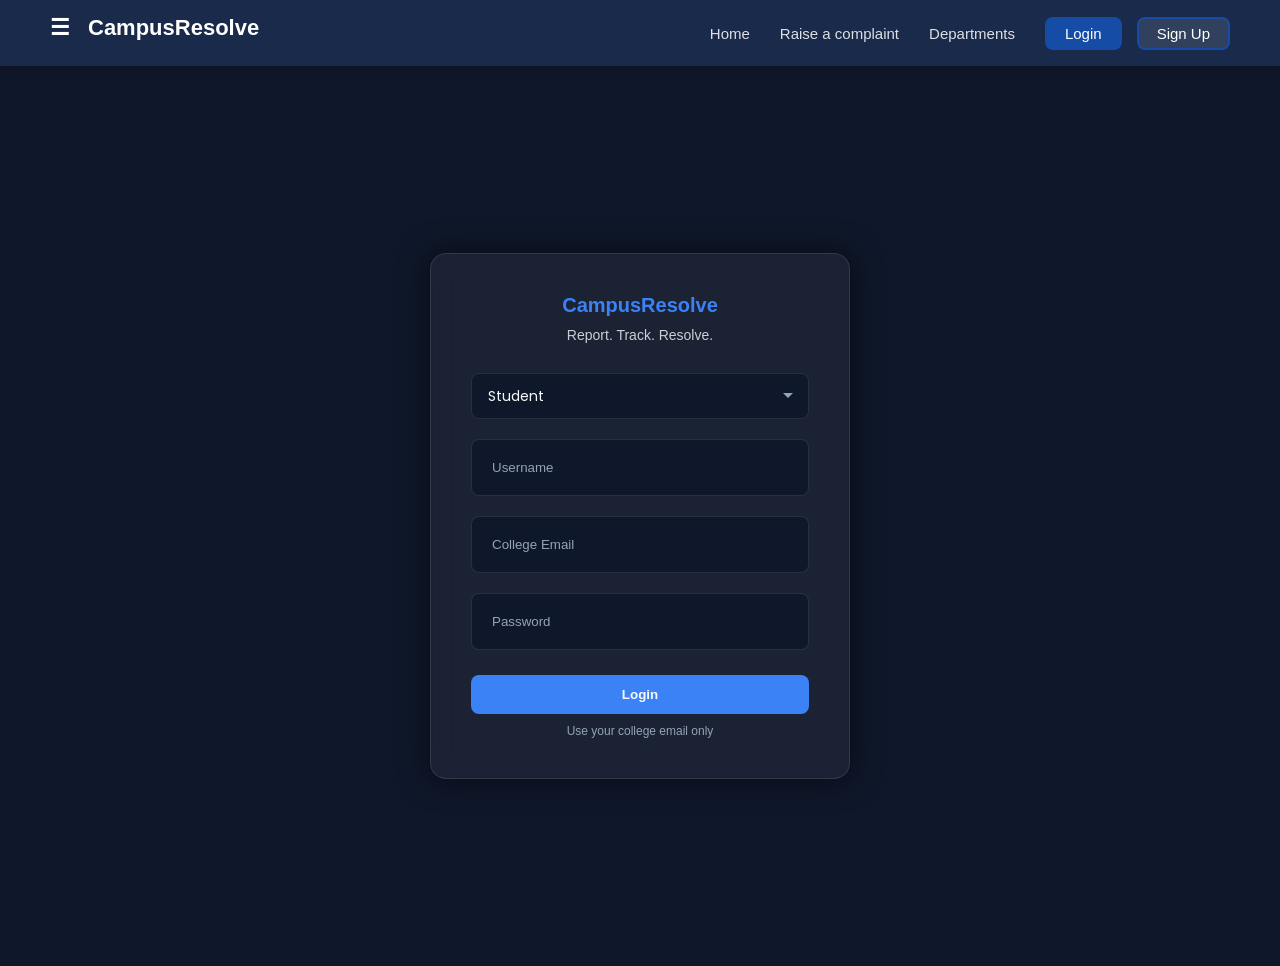
==== commit 993dda73: "Revamp admin profile page layout and metrics Updated the admin profile page to include a dashboard l" ====
--- a/admin-profile.html
+++ b/admin-profile.html
@@ -1,228 +1,159 @@
 <!DOCTYPE html>
 <html lang="en">
+
 <head>
-  <meta charset="UTF-8" />
-  <meta name="viewport" content="width=device-width, initial-scale=1.0"/>
-  <title>CampusResolve — Raise a Complaint</title>
-  <link rel="preconnect" href="https://fonts.googleapis.com">
-  <link rel="preconnect" href="https://fonts.gstatic.com" crossorigin>
-  <link href="https://fonts.googleapis.com/css2?family=Playfair+Display:ital,wght@0,600;0,700;0,800;1,600&family=DM+Sans:wght@300;400;500&display=swap" rel="stylesheet">
-  <link rel="stylesheet" href="complaint.css" />
+    <meta charset="UTF-8">
+    <meta name="viewport" content="width=device-width, initial-scale=1.0">
+    <title>Admin Profile - Dashboard</title>
+    <link rel="stylesheet" href="admin-profile.css">
+    <link rel="stylesheet" href="navbar.css">
+    <link rel="preconnect" href="https://fonts.googleapis.com">
+    <link rel="preconnect" href="https://fonts.gstatic.com" crossorigin>
+    <link href="https://fonts.googleapis.com/css2?family=IBM+Plex+Sans:wght@400;500;600;700&display=swap"
+        rel="stylesheet">
 </head>
+
 <body>
+    <!-- Navbar -->
+   <!-- Navbar -->
+  <header class="navbar solid">
+    <a href="index.html" class="logo">
+      <img src="logo.png" alt="CampusResolve" class="logo-img"> <span>CampusResolve</span>
+    </a>
 
-  <!-- ── Navbar ── -->
-  <nav class="navbar">
-    <div class="nav-left">
-      <div class="logo-mark">CR</div>
-      <a href="home_page.html" class="logo-name">CampusResolve</a>
-    </div>
-    <div class="nav-right" style="display:flex; align-items:center;">
-      <a href="home_page.html">Home</a>
-      <a href="complaint.html" class="active">Raise a complaint</a>
-      <a href="dept.html">Departments</a>
-      <span id="auth-section" style="margin-left: 1rem;">
-        <a href="role.html" class="login-btn" style="color:var(--clr-copper); text-decoration:none; margin-right: 0.5rem;">Login</a>
-        <a href="signup.html" class="sign_up-btn" style="background:var(--clr-copper); color:#fff; padding:0.5rem 1rem; border-radius:20px; text-decoration:none;">Sign Up</a>
+    <nav class="nav-links">
+      <a href="index.html">Home</a>
+      <a href="complaint.html">Raise a complaint</a>
+      <a href="dept1.html">Departments</a>
+
+      <span id="auth-section">
+        <a href="role.html" class="login-btn">Login</a>
+        <a href="signup2.html" class="sign_up-btn">Sign Up</a>
       </span>
-      <span id="profile-section" style="display:none; margin-left: 1rem; align-items: center;">
+
+      <span id="profile-section">
         <a href="stud-profile.html" id="profile-link">
-          <img src="https://cdn-icons-png.flaticon.com/512/149/149071.png" id="nav-profile-icon" class="profile-icon" style="width: 35px; height: 35px; border-radius: 50%; object-fit: cover; border: 2px solid var(--clr-copper);">
+          <img src="https://cdn-icons-png.flaticon.com/512/149/149071.png" id="profile-icon-img" class="profile-icon" alt="Profile">
         </a>
       </span>
+    </nav>
+  </header>
+
+    <div class="container">
+        <!-- Admin Profile Header -->
+        <div class="profile-header" data-testid="admin-profile-header">
+            <div class="profile-photo-wrapper">
+                <img src="https://static.prod-images.emergentagent.com/jobs/e2874536-17aa-4694-b6e6-c1efb293b9f0/images/3e86e7a343521dcf43e9eabeddf7f4254c6e55e6e11c6562c841e5cb97a7a965.png"
+                    alt="Admin Profile Photo" class="profile-photo">
+            </div>
+            <div class="profile-info">
+                <h1 class="admin-name">Sarah Mitchell</h1>
+                <div class="admin-details">
+                    <div class="detail-item">
+                        <span class="detail-label">POSITION</span>
+                        <span class="detail-value">Senior Administrator</span>
+                    </div>
+                    <div class="detail-item">
+                        <span class="detail-label">DEPARTMENT</span>
+                        <span class="detail-value">Operations Management</span>
+                    </div>
+                </div>
+            </div>
+        </div>
+
+        <!-- Metrics Grid -->
+        <div class="metrics-grid">
+            <!-- Total Registered Card -->
+            <div class="metric-card" data-testid="metric-card-registered">
+                <span class="metric-label">TOTAL REGISTERED</span>
+                <!-- ✅ id added: JS will update this number -->
+                <span class="metric-value" id="totalCount" style="color: #0055FF;">—</span>
+            </div>
+
+            <!-- Resolved Card -->
+            <div class="metric-card" data-testid="metric-card-resolved">
+                <span class="metric-label">RESOLVED</span>
+                <!-- ✅ id added: JS will update this number -->
+                <span class="metric-value" id="resolvedCount" style="color: #00C853;">—</span>
+            </div>
+
+            <!-- Pending Card (Interactive) -->
+            <div class="metric-card metric-card-interactive" id="pendingCard" data-testid="metric-card-pending">
+                <span class="metric-label">PENDING</span>
+                <!-- ✅ id added: JS will update this number -->
+                <span class="metric-value" id="pendingCount" style="color: #FF3B30;">—</span>
+                <span class="click-hint">Click to view details</span>
+            </div>
+        </div>
+
+        <!-- Pending Complaints Table (Hidden by default) -->
+        <div class="table-wrapper hidden" id="tableWrapper" data-testid="pending-complaints-table">
+            <div class="table-header">
+                <h2>Pending Complaints</h2>
+                <button class="close-btn" id="closeBtn">✕</button>
+            </div>
+            <div class="search-box">
+                <div class="search-bar-wrapper">
+                    <input type="text" id="searchInput" placeholder="Search by Complaint ID..." onkeyup="filterComplaints()">
+                </div>
+                <table class="complaints-table">
+                    <thead>
+                        <tr>
+                            <th>Complaint ID</th>
+                            <th>Problem Description</th>
+                            <th>Registered Date</th>
+                            <th>Completion Status</th>
+                        </tr>
+                    </thead>
+                    <tbody id="complaintsBody"></tbody>
+                </table>
+            </div>
+        </div>
     </div>
-  </nav>
 
-  <!-- ── Page Header ── -->
-  <div class="page-header">
-    <div class="header-icon-wrap">✉️</div>
-    <div class="header-text-wrap">
-      <span>NIT Silchar · Campus Portal</span>
-      <h1>Raise a <em>complaint</em></h1>
-      <p>Submit your issue and it will be automatically routed to the concerned department.</p>
+    <!-- Footer -->
+ <footer class="footer">
+  <div class="footer-top">
+
+    <!-- Left Section -->
+    <div class="footer-left">
+      <h2>CampusResolve</h2>
+      <div class="footer-info">
+  <img src="NITS.svg" class="footer-logo" alt="logo">
+
+  <div class="footer-text">
+    <p>National Institute of Technology Silchar,</p>
+    <p>Cachar, Assam, India</p>
+    <p>Tel : +91 3842-224-797</p>
+    <p>Email: director@nits.ac.in</p>
+  </div>
+  <div class="footer-right">
+    <h3>For queries, contact</h3>
+    <p>+91 7896637401</p>
+    <p>+91 7099683180</p>
+    <p>+91 7010976847</p>
+    <p>+91 9004230955</p>
+  </div>
+</div>
+      
     </div>
+
   </div>
 
-  <!-- ── Form Section ── -->
-  <section class="form-section">
-    <div class="container">
+  <!-- Bottom Bar -->
+   <div class="line">
 
-      <form id="complaintForm">
+   </div>
+  <div class="footer-bottom">
+    <p>© 2026 CampusResolve</p>
+    <p>All rights reserved | Designed & Developed by WebWizards</p>
+  </div>
+  <div class="spacing">
+    
+  </div>
+</footer>
+    <script src="navbar.js"></script>
+    <script src="admin-profile.js"></script>
+</body>
 
-        <!-- Personal Details -->
-        <div class="form-block">
-          <span class="form-section-label">Personal details</span>
-          <div class="form-row">
-            <div class="form-group">
-              <label>Full Name <span>*</span></label>
-              <input type="text" placeholder="Enter your full name">
-            </div>
-            <div class="form-group">
-              <label>Scholar ID <span>*</span></label>
-              <input type="text" placeholder="e.g. 25CS10072">
-            </div>
-            <div class="form-group">
-              <label>Phone Number <span>*</span></label>
-              <input type="tel" id="phone_number" placeholder="Enter your phone number" required>
-            </div>
-          </div>
-        </div>
-
-        <!-- Complaint Details -->
-        <div class="form-block">
-          <span class="form-section-label">Complaint details</span>
-
-          <div class="form-group mb">
-            <label>Concerned Department <span>*</span></label>
-            <select id="department" required>
-              <option value="">Select department</option>
-              <option>Hostel</option>
-              <option>Mess</option>
-              <option>Infrastructure</option>
-              <option>Academic</option>
-              <option>Administration</option>
-              <option>IT</option>
-              <option>Transport</option>
-              <option>Security</option>
-              <option>Anti-Ragging Cell</option>
-              <option>Personal</option>
-              <option>Others</option>
-            </select>
-          </div>
-
-          <div class="form-group mb">
-            <label>Problem Title <span>*</span></label>
-            <input type="text" id="title" placeholder="Enter a short title for the issue" required>
-          </div>
-
-          <div class="form-group">
-            <label>Problem Description <span>*</span></label>
-            <textarea id="desc" placeholder="Describe the issue in detail..." maxlength="1000" oninput="document.getElementById('charCount').textContent = this.value.length + '/1000'"></textarea>
-            <div class="char-count" id="charCount">0/1000</div>
-          </div>
-        </div>
-
-        <!-- Attachments -->
-        <div class="form-block">
-          <span class="form-section-label">Attachments</span>
-          <div class="form-group">
-            <label>Attach Files <span style="color:rgba(41,36,33,0.4); font-weight:300;">(optional)</span></label>
-            <div class="upload-box" onclick="document.getElementById('fileInput').click()">
-              <div class="upload-icon">📎</div>
-              <div class="upload-text">Click to upload images or documents</div>
-              <div class="upload-sub">Max 5 files · PNG, JPG, PDF accepted</div>
-              <input type="file" id="fileInput" multiple accept="image/*,.pdf" style="display:none">
-            </div>
-          </div>
-        </div>
-
-        <button type="submit" class="btn">✈ Submit Complaint</button>
-
-      </form>
-    </div>
-  </section>
-
-  <!-- ── Footer ── -->
-  <footer class="footer">
-    <div class="footer-inner">
-      <div class="footer-brand">
-        <div class="footer-logo-mark">CR</div>
-        <h2 class="footer-name">CampusResolve</h2>
-      </div>
-
-      <div class="footer-body">
-        <div class="footer-info-block">
-          <img src="NITS.svg" class="footer-nits-logo" alt="NIT Silchar">
-          <div class="footer-address">
-            <p>National Institute of Technology Silchar,</p>
-            <p>Cachar, Assam, India</p>
-            <p>Tel : +91 3842-224-797</p>
-            <p>Email: director@nits.ac.in</p>
-          </div>
-        </div>
-
-        <div class="footer-contact">
-          <h3>For queries, contact</h3>
-          <p>+91 7896637401</p>
-          <p>+91 7099683180</p>
-          <p>+91 7010976847</p>
-          <p>+91 9004230955</p>
-        </div>
-      </div>
-
-      <div class="footer-divider"></div>
-
-      <div class="footer-bottom">
-        <p>© 2026 CampusResolve</p>
-        <p>All rights reserved · Designed &amp; Developed by WebWizards</p>
-      </div>
-    </div>
-  </footer>
-
-  <script>
-    const isLoggedIn = localStorage.getItem("loggedIn");
-    const userRole = localStorage.getItem("userRole") || "student";
-    const userAvatar = localStorage.getItem("userAvatar");
-
-    document.getElementById("auth-section").style.display = isLoggedIn === "true" ? "none" : "flex";
-    const profileSection = document.getElementById("profile-section");
-    if(isLoggedIn === "true") {
-        profileSection.style.display = "inline-flex";
-        document.getElementById("profile-link").href = userRole === "admin" ? "admin-profile.html" : "stud-profile.html";
-        if(userAvatar) {
-            document.getElementById("nav-profile-icon").src = "https://web-wizards-backend.onrender.com/" + userAvatar;
-        }
-    } else {
-        profileSection.style.display = "none";
-    }
-
-    document.getElementById("complaintForm").addEventListener("submit", async function(e) {
-      e.preventDefault();
-
-      const token = localStorage.getItem("studentToken");
-      if(!token) {
-        alert("You must be logged in to raise a complaint.");
-        window.location.href = "index.html?role=student";
-        return;
-      }
-
-      const phone_number = document.getElementById("phone_number").value;
-      const department = document.getElementById("department").value;
-      const title = document.getElementById("title").value;
-      const desc = document.getElementById("desc").value;
-      const fileInput = document.getElementById("fileInput");
-      const documentFile = fileInput.files[0];
-
-      if (!phone_number || !department || !title || !desc || !documentFile) {
-        alert("Please fill all fields and attach a document");
-        return;
-      }
-
-      const fd = new FormData();
-      fd.append("title", title);
-      fd.append("description", desc);
-      fd.append("department", department);
-      fd.append("phone_number", phone_number);
-      fd.append("document", documentFile);
-
-      try {
-        const res = await fetch("https://web-wizards-backend.onrender.com/complaints/complaint/raise", {
-          method: "POST",
-          headers: { "Authorization": "Bearer " + token },
-          body: fd
-        });
-        
-        if (res.ok) {
-          alert("Complaint raised successfully!");
-          window.location.href = "stud-profile.html";
-        } else {
-          const data = await res.json();
-          alert(data.detail || "Failed to raise complaint");
-        }
-      } catch (err) {
-        alert("Error connecting to server");
-      }
-    });
-  </script>
-</body>
 </html>
--- a/admin-profile.css
+++ b/admin-profile.css
@@ -0,0 +1,503 @@
+ * {
+    margin: 0;
+    padding: 0;
+    box-sizing: border-box;
+    font-family: Arial, sans-serif;
+}
+
+        body {
+            font-family: 'IBM Plex Sans', sans-serif;
+            background-color: #F4F4F5;
+            color: #0A0A0A;
+            line-height: 1.6;
+        }
+
+        /* Navigation Bar */
+        .navbar {
+            background-color: #0A2342;
+            padding: 1rem 2rem;
+            display: flex;
+            justify-content: space-between;
+            align-items: center;
+            box-shadow: 0 2px 8px rgba(0, 0, 0, 0.1);
+        }
+
+        .navbar-left {
+            display: flex;
+            align-items: center;
+            gap: 1.25rem;
+        }
+
+        .menu-btn {
+            background: none;
+            border: none;
+            cursor: pointer;
+            padding: 0.5rem;
+            display: flex;
+            flex-direction: column;
+            gap: 4px;
+        }
+
+        .menu-btn span {
+            width: 24px;
+            height: 3px;
+            background-color: #FFFFFF;
+            display: block;
+            transition: background-color 0.2s;
+        }
+
+        .menu-btn:hover span {
+            background-color: #E0E0E0;
+        }
+
+        .brand-name {
+            font-size: 1.25rem;
+            font-weight: 600;
+            color: #FFFFFF;
+            letter-spacing: -0.01em;
+        }
+
+        .navbar-right {
+            display: flex;
+            align-items: center;
+            gap: 2rem;
+        }
+
+        .nav-link {
+            color: #FFFFFF;
+            text-decoration: none;
+            font-size: 1rem;
+            font-weight: 500;
+            transition: color 0.2s, opacity 0.2s;
+        }
+
+        .nav-link:hover {
+            opacity: 0.8;
+        }
+
+        .profile-icon {
+            width: 40px;
+            height: 40px;
+            background-color: #FF3B30;
+            border-radius: 50%;
+            display: flex;
+            align-items: center;
+            justify-content: center;
+            color: #FFFFFF;
+            font-weight: 700;
+            font-size: 1.125rem;
+            cursor: pointer;
+            transition: background-color 0.2s;
+        }
+
+        .profile-icon:hover {
+            background-color: #E0352A;
+        }
+
+        .container {
+            max-width: 1400px;
+            margin: 2rem auto;
+            background-color: #0A0A0A;
+            padding: 1px;
+            display: flex;
+            flex-direction: column;
+            gap: 1px;
+        }
+
+        /* Profile Header */
+        .profile-header {
+            background-color: #FFFFFF;
+            padding: 2.5rem;
+            display: flex;
+            align-items: center;
+            gap: 2rem;
+        }
+
+        .profile-photo-wrapper {
+            flex-shrink: 0;
+        }
+
+        .profile-photo {
+            width: 120px;
+            height: 120px;
+            object-fit: cover;
+            border: 2px solid #0A0A0A;
+            border-radius: 4px;
+        }
+
+        .profile-info {
+            flex: 1;
+        }
+
+        .admin-name {
+            font-size: 2.5rem;
+            font-weight: 700;
+            letter-spacing: -0.02em;
+            margin-bottom: 1.5rem;
+        }
+
+        .admin-details {
+            display: flex;
+            gap: 3rem;
+        }
+
+        .detail-item {
+            display: flex;
+            flex-direction: column;
+            gap: 0.5rem;
+        }
+
+        .detail-label {
+            font-size: 0.75rem;
+            font-weight: 600;
+            letter-spacing: 0.15em;
+            text-transform: uppercase;
+            color: #52525B;
+        }
+
+        .detail-value {
+            font-size: 1.125rem;
+            font-weight: 500;
+            color: #0A0A0A;
+        }
+
+        /* Metrics Grid */
+        .metrics-grid {
+            background-color: #0A0A0A;
+            display: grid;
+            grid-template-columns: repeat(3, 1fr);
+            gap: 1px;
+        }
+
+        .metric-card {
+            background-color: #FFFFFF;
+            padding: 2rem 1.5rem;
+            display: flex;
+            flex-direction: column;
+            gap: 0.75rem;
+            transition: background-color 0.2s, color 0.2s;
+        }
+
+        .metric-label {
+            font-size: 0.75rem;
+            font-weight: 600;
+            letter-spacing: 0.15em;
+            text-transform: uppercase;
+            color: #52525B;
+        }
+
+        .metric-value {
+            font-size: 3rem;
+            font-weight: 700;
+            letter-spacing: -0.02em;
+        }
+
+        .metric-card-interactive {
+            cursor: pointer;
+            position: relative;
+        }
+
+        .click-hint {
+            font-size: 0.875rem;
+            color: #52525B;
+            font-weight: 500;
+            margin-top: 0.5rem;
+        }
+
+        .metric-card-interactive:hover {
+            background-color: #0A0A0A;
+        }
+
+        .metric-card-interactive:hover .metric-label,
+        .metric-card-interactive:hover .metric-value,
+        .metric-card-interactive:hover .click-hint {
+            color: #FFFFFF;
+        }
+
+        /* Table Wrapper */
+        .table-wrapper {
+            background-color: #FFFFFF;
+            padding: 2rem;
+            animation: slideDown 0.3s ease-out;
+        }
+
+        .table-wrapper.hidden {
+            display: none;
+        }
+
+        @keyframes slideDown {
+            from {
+                opacity: 0;
+                transform: translateY(-10px);
+            }
+            to {
+                opacity: 1;
+                transform: translateY(0);
+            }
+        }
+
+        .table-header {
+            display: flex;
+            justify-content: space-between;
+            align-items: center;
+            margin-bottom: 1.5rem;
+            padding-bottom: 1rem;
+            border-bottom: 2px solid #0A0A0A;
+        }
+
+        .table-header h2 {
+            font-size: 1.5rem;
+            font-weight: 700;
+            letter-spacing: -0.02em;
+        }
+
+        .close-btn {
+            background-color: #0A0A0A;
+            color: #FFFFFF;
+            border: none;
+            width: 32px;
+            height: 32px;
+            font-size: 1.25rem;
+            cursor: pointer;
+            display: flex;
+            align-items: center;
+            justify-content: center;
+            transition: background-color 0.2s;
+        }
+
+        .close-btn:hover {
+            background-color: #FF3B30;
+        }
+
+        /* Complaints Table */
+        .complaints-table {
+            width: 100%;
+            border-collapse: collapse;
+        }
+
+        .complaints-table thead th {
+            text-align: left;
+            padding: 1rem;
+            font-size: 0.75rem;
+            font-weight: 600;
+            letter-spacing: 0.15em;
+            text-transform: uppercase;
+            color: #52525B;
+            border-bottom: 2px solid #0A0A0A;
+        }
+
+        .complaints-table tbody tr {
+            border-bottom: 1px solid #0A0A0A;
+            transition: background-color 0.15s;
+        }
+
+        .search-bar-wrapper {
+  background-color: #FFFFFF;
+  padding: 1.25rem 2rem;
+}
+
+.search-bar-wrapper input {
+  width: 100%;
+  max-width: 400px;
+  padding: 0.6rem 1rem;
+  border: 2px solid #0A0A0A;
+  border-radius: 4px;
+  font-family: 'IBM Plex Sans', sans-serif;
+  font-size: 0.9rem;
+  outline: none;
+  transition: border-color 0.2s;
+}
+
+.search-bar-wrapper input:focus {
+  border-color: #0055FF;
+}
+
+.status-select {
+  padding: 0.375rem 0.75rem;
+  border-radius: 4px;
+  border: 2px solid #52525B;
+  font-family: 'IBM Plex Sans', sans-serif;
+  font-size: 0.75rem;
+  font-weight: 600;
+  letter-spacing: 0.05em;
+  text-transform: uppercase;
+  cursor: pointer;
+  outline: none;
+  background: #fff;
+  transition: border-color 0.2s, color 0.2s;
+}
+
+.status-select:focus {
+  outline: none;
+}
+        .complaints-table tbody tr:hover {
+            background-color: #F4F4F5;
+        }
+
+        .complaints-table tbody td {
+            padding: 1.25rem 1rem;
+            font-size: 0.9375rem;
+            color: #0A0A0A;
+        }
+
+        .complaints-table tbody td:first-child {
+            font-weight: 500;
+        }
+
+        /* Status Badges */
+        .status-badge {
+            display: inline-block;
+            padding: 0.375rem 0.875rem;
+            font-size: 0.75rem;
+            font-weight: 600;
+            letter-spacing: 0.05em;
+            text-transform: uppercase;
+            border-radius: 2px;
+        }
+
+        .status-inprogress {
+            background-color: #FF3B30;
+            color: #FFFFFF;
+        }
+
+        .status-assigned {
+            background-color: #0055FF;
+            color: #FFFFFF;
+        }
+
+        .status-reviewing {
+            background-color: #52525B;
+            color: #FFFFFF;
+        }
+
+        /* Responsive Design */
+        @media (max-width: 1024px) {
+            .metrics-grid {
+                grid-template-columns: 1fr;
+            }
+            
+            .admin-name {
+                font-size: 2rem;
+            }
+            
+            .navbar-right .nav-link {
+                display: none;
+            }
+        }
+
+        @media (max-width: 768px) {
+            .navbar {
+                padding: 1rem;
+            }
+            
+            .navbar-right {
+                gap: 1rem;
+            }
+            
+            .navbar-right .nav-link {
+                display: none;
+            }
+            
+            .container {
+                margin: 1rem;
+            }
+            
+            .profile-header {
+                flex-direction: column;
+                text-align: center;
+                padding: 1.5rem;
+            }
+            
+            .admin-details {
+                flex-direction: column;
+                gap: 1.5rem;
+                width: 100%;
+            }
+            
+            .admin-name {
+                font-size: 1.75rem;
+            }
+            
+            .metric-value {
+                font-size: 2.5rem;
+            }
+            
+            .table-wrapper {
+                padding: 1rem;
+                overflow-x: auto;
+            }
+            
+            .complaints-table {
+                font-size: 0.875rem;
+            }
+            
+            .complaints-table thead th,
+            .complaints-table tbody td {
+                padding: 0.75rem 0.5rem;
+            }
+        }
+
+        .footer {
+  background: #1143ba;
+  color: white;
+  padding: 25px 50px 10px; 
+  width: 100%;
+}
+
+
+.footer-info {
+  display: flex;
+  align-items: center;
+  gap: 20px;
+}
+
+/* Logo size */
+.footer-logo {
+  width: 70px;
+  height: auto;
+}
+
+/* Text */
+.footer-text p {
+  margin: 3px 0;
+  color: #cbd5e1;
+  font-size: 14px;
+}
+
+.footer-bottom {
+  margin-top: 15px;
+  padding-top: 10px;
+  font-size: 13px;
+
+  display: flex;                
+  justify-content: space-between; 
+  align-items: center;
+}
+/* Right side */
+.footer-top {
+  display: flex;
+  align-items: flex-start;
+  width: 100%;
+  flex-wrap: nowrap;
+}
+
+.footer-right {
+  margin-left: auto;   /* pushes to extreme right */
+  text-align: right;
+}
+
+/* Optional spacing tweak */
+.footer-left {
+  flex: 1;
+}
+
+.line {
+  background-color: #7baae0;
+  height: 2px;
+  margin: 8px 0px;
+}
+
+.spacing{
+  background-color: #1143ba;
+  height: 10px;
+}
--- a/navbar.css
+++ b/navbar.css
@@ -0,0 +1,117 @@
+/* Standardized Navbar Styles */
+.navbar {
+    display: flex;
+    justify-content: space-between;
+    align-items: center;
+    padding: 15px 50px;
+    width: 100%;
+    z-index: 1000;
+    transition: all 0.3s ease;
+    font-family: 'Poppins', sans-serif;
+}
+
+/* Background for different pages */
+.navbar.solid {
+    background-color: #1a2a4a;
+    position: sticky;
+    top: 0;
+    box-shadow: 0 2px 10px rgba(0,0,0,0.2);
+}
+
+.navbar.transparent {
+    position: absolute;
+    top: 0;
+    left: 0;
+    background: transparent;
+    color: white;
+}
+
+.navbar .logo {
+    font-size: 22px;
+    font-weight: 700;
+    color: white;
+    display: flex;
+    align-items: center;
+    gap: 10px;
+    text-decoration: none;
+    cursor: pointer;
+}
+
+.navbar .nav-links {
+    display: flex;
+    align-items: center;
+    gap: 30px;
+}
+
+.navbar .nav-links a {
+    text-decoration: none;
+    color: rgba(255, 255, 255, 0.85);
+    font-size: 15px;
+    font-weight: 500;
+    transition: 0.3s;
+}
+
+.navbar .nav-links a:hover, 
+.navbar .nav-links a.active {
+    color: white;
+}
+
+.navbar .nav-links a.active {
+    background: #1049a3;
+    padding: 8px 18px;
+    border-radius: 8px;
+}
+
+.navbar .login-btn {
+    background: #144ca6;
+    padding: 8px 20px;
+    border-radius: 8px;
+    color: white !important;
+}
+
+.navbar .sign_up-btn {
+    border: 2px solid #144ca6;
+    padding: 6px 18px;
+    border-radius: 8px;
+    background-color: rgba(255, 255, 255, 0.1);
+    color: white !important;
+}
+
+.navbar .profile-icon {
+    width: 42px;
+    height: 42px;
+    border-radius: 50%;
+    object-fit: cover;
+    border: 2px solid #2d7cfa;
+    cursor: pointer;
+    transition: transform 0.3s ease;
+    background-color: #fff;
+}
+
+.navbar .profile-icon:hover {
+    transform: scale(1.1);
+    border-color: #fff;
+}
+
+#auth-section {
+    display: flex;
+    gap: 15px;
+    align-items: center;
+}
+
+#profile-section {
+    display: none;
+    align-items: center;
+}
+
+@media (max-width: 768px) {
+    .navbar {
+        padding: 15px 20px;
+    }
+    .nav-links {
+        gap: 15px;
+    }
+    .nav-links a {
+        font-size: 13px;
+    }
+}
